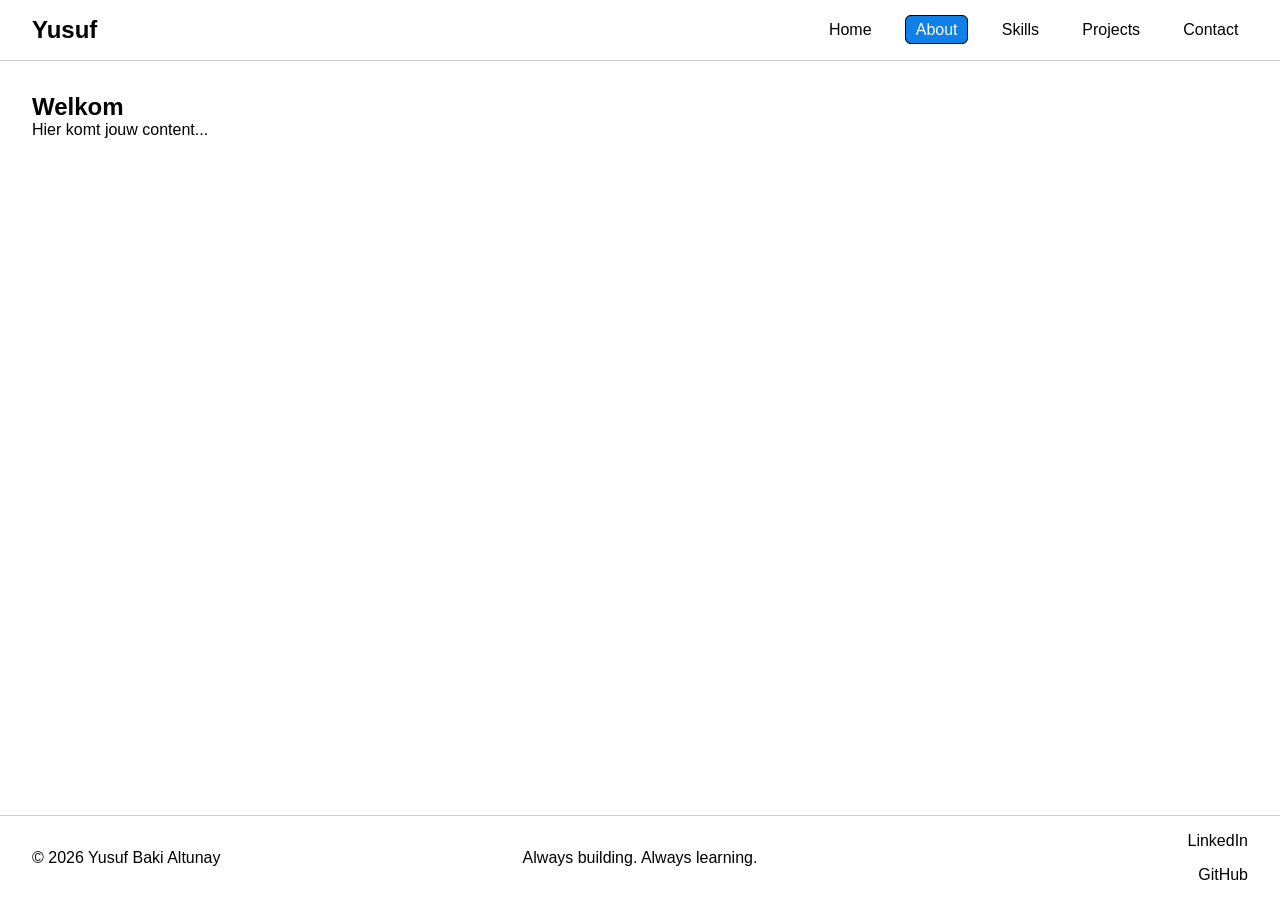
==== about.html @ f9884814 "Layout opstellen" ====
<!DOCTYPE html>
<html lang="nl">

<head>
    <meta charset="UTF-8">
    <meta name="viewport" content="width=device-width, initial-scale=1.0">
    <title>Portfolio</title>
    <link rel="stylesheet" href="style.css">
</head>

<body>

    <header>
        <nav>
            <h1 class="logo">Yusuf</h1>

            <ul class="nav-links">
                <li><a href="index.html" >Home</a></li>
                <li><a href="about.html" class="active">About</a></li>
                <li><a href="skills.html">Skills</a></li>
                <li><a href="projects.html">Projects</a></li>
                <li><a href="contact.html">Contact</a></li>
            </ul>
        </nav>
    </header>

    <main>
        <section>
            <article>
                <h2>Welkom</h2>
                <p>Hier komt jouw content...</p>
            </article>
        </section>
    </main>

    <footer>
        <section class="footer-left">
            <p>© 2026 Yusuf Baki Altunay</p>
        </section>

        <section class="footer-center">
            <p>Always building. Always learning.</p>
        </section>

        <section class="footer-right">
            <a href="#">LinkedIn</a>
            <a href="#">GitHub</a>
        </section>
    </footer>

</body>

</html>
---- style.css ----
/* Reset */
* {
    margin: 0;
    padding: 0;
    box-sizing: border-box;
}

/* Body layout met CSS Grid */
body {
    display: grid;
    grid-template-rows: auto 1fr auto;
    min-height: 100vh;
    font-family: Arial, sans-serif;
}

/* ================= HEADER ================= */

header {
    padding: 1rem 2rem;
    border-bottom: 1px solid #ccc;
}

nav {
    display: flex;
    justify-content: space-between;
    align-items: center;
}

/* Logo */
.logo {
    font-size: 1.5rem;
}

/* Navigation */
.nav-links {
    display: flex;
    list-style: none;
    gap: 1.5rem;
}

.nav-links a {
    text-decoration: none;
    color: black;
    padding: 0.3rem 0.6rem;
}

/* Active link (current page) */
.nav-links a.active {
    border: 1px solid black;
    border-radius: 6px;
    background-color: #0F80E9;
    color: white;
}

/* ================= MAIN ================= */

main {
    padding: 2rem;
}

section {
    display: flex;
    flex-direction: column;
    gap: 1rem;
}

/* ================= FOOTER ================= */

footer {
    display: grid;
    grid-template-columns: 1fr 1fr 1fr;
    padding: 1rem 2rem;
    border-top: 1px solid #ccc;
    align-items: center;
}

/* Left */
.footer-left {
    text-align: left;
}

/* Center */
.footer-center {
    text-align: center;
}

/* Right */
.footer-right {
    text-align: right;
}

.footer-right a {
    margin-left: 1rem;
    text-decoration: none;
    color: black;
}

/* ================= RESPONSIVE ================= */

/* Mobiel */
@media (max-width: 768px) {

    nav {
        flex-direction: column;
        gap: 1rem;
    }

    .nav-links {
        flex-wrap: wrap;
        justify-content: center;
    }

    footer {
        grid-template-columns: 1fr;
        text-align: center;
        gap: 0.5rem;
    }

    .footer-left,
    .footer-center,
    .footer-right {
        text-align: center;
    }
}
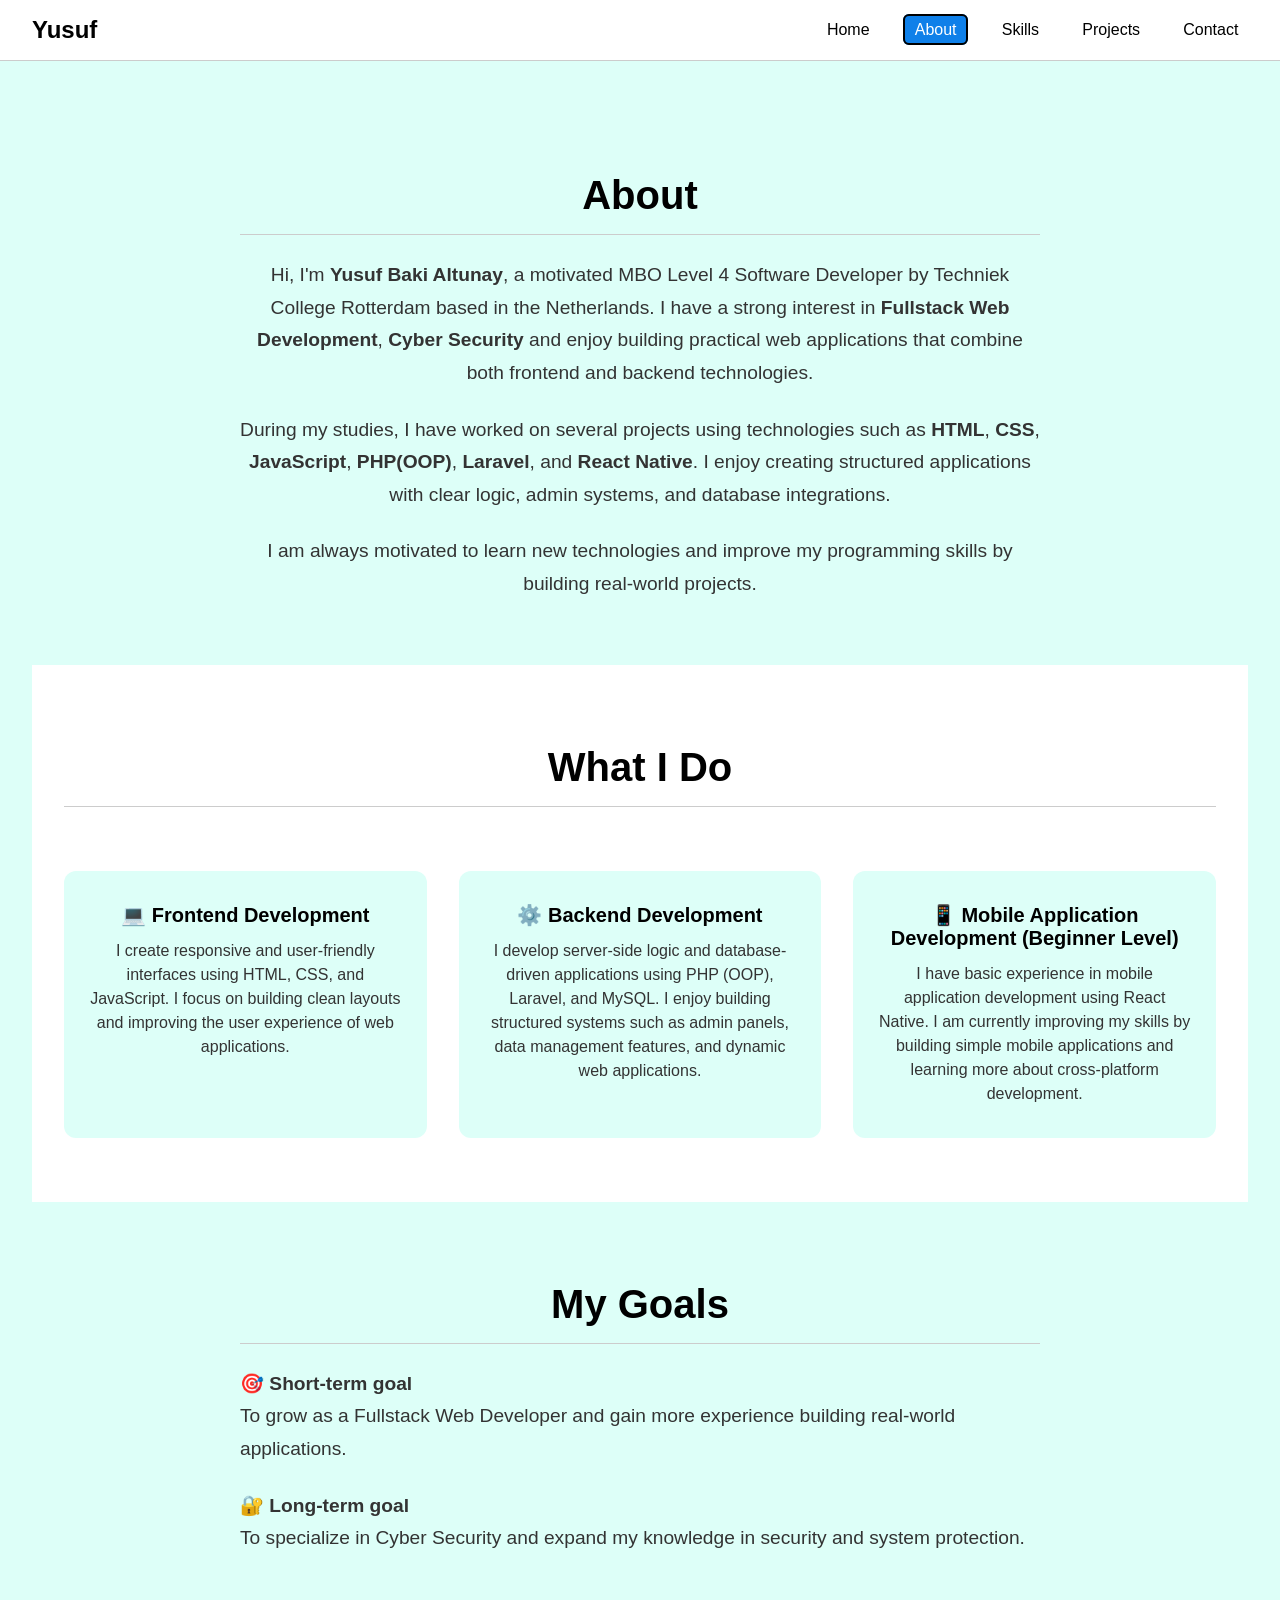
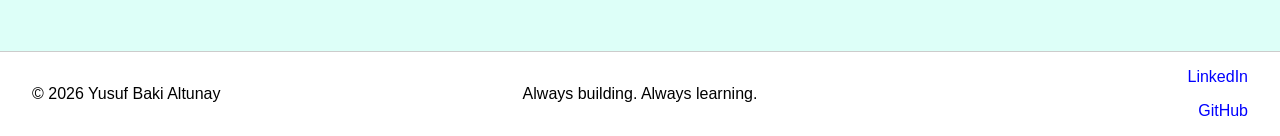
==== commit 05ad80fb: "About Page" ====
--- a/about.html
+++ b/about.html
@@ -24,13 +24,87 @@
         </nav>
     </header>
 
-    <main>
-        <section>
-            <article>
-                <h2>Welkom</h2>
-                <p>Hier komt jouw content...</p>
+    <main class="about-main">
+    
+        <section class="about-section section-1">
+            <article class="about-content">
+        
+                <header>
+                    <h2>About</h2>
+                </header>
+        
+                <p>
+                    Hi, I'm <b>Yusuf Baki Altunay</b>, a motivated MBO Level 4 Software Developer by Techniek College Rotterdam based
+                    in the Netherlands. I have a strong interest in <b>Fullstack Web Development</b>, <b>Cyber Security</b> and enjoy building
+                    practical web applications that combine both frontend and backend technologies.
+                </p>
+        
+                <p>
+                    During my studies, I have worked on several projects using technologies such as <b>HTML</b>, <b>CSS</b>, <b>JavaScript</b>, <b>PHP(OOP)</b>, <b>Laravel</b>, and <b>React Native</b>. I enjoy creating structured applications with clear logic, admin systems,
+                    and database integrations.
+                </p>
+        
+                <p>
+                    I am always motivated to learn new technologies and improve my programming skills by building real-world
+                    projects.
+                </p>
+        
             </article>
         </section>
+    
+        <section class="about-section section-2">
+            <article class="whatido-content">
+        
+                <header>
+                    <h2>What I Do</h2>
+                </header>
+        
+                <div class="cards-container">
+        
+                    <div class="card">
+                        <h3>💻 Frontend Development</h3>
+                        <p>I create responsive and user-friendly interfaces using HTML, CSS, and JavaScript. I focus on building clean layouts and
+                        improving the user experience of web applications.</p>
+                    </div>
+        
+                    <div class="card">
+                        <h3>⚙️ Backend Development</h3>
+                        <p>I develop server-side logic and database-driven applications using PHP (OOP), Laravel, and MySQL. I enjoy building
+                        structured systems such as admin panels, data management features, and dynamic web applications.</p>
+                    </div>
+        
+                    <div class="card">
+                        <h3>📱 Mobile Application Development (Beginner Level)</h3>
+                        <p>I have basic experience in mobile application development using React Native. I am currently improving my skills by
+                        building simple mobile applications and learning more about cross-platform development.</p>
+                    </div>
+        
+                </div>
+        
+            </article>
+        </section>
+    
+        
+        <section class="about-section section-3">
+            <article class="about-content">
+        
+                <header>
+                    <h2>My Goals</h2>
+                </header>
+        
+                <p>
+                    <b>🎯 Short-term goal</b><br>
+                    To grow as a Fullstack Web Developer and gain more experience building real-world applications.
+                </p>
+        
+                <p>
+                    <b>🔐 Long-term goal</b><br>
+                    To specialize in Cyber Security and expand my knowledge in security and system protection.
+                </p>
+        
+            </article>
+        </section>
+    
     </main>
 
     <footer>
--- a/style.css
+++ b/style.css
@@ -46,7 +46,7 @@
 
 /* Active link (current page) */
 .nav-links a.active {
-    border: 1px solid black;
+    border: 2px solid black;
     border-radius: 6px;
     background-color: #0F80E9;
     color: white;
@@ -55,7 +55,10 @@
 /* ================= MAIN ================= */
 
 main {
+    display: grid;
+    place-items: center;
     padding: 2rem;
+    background-color: #DDFFF8;
 }
 
 section {
@@ -92,8 +95,195 @@
 .footer-right a {
     margin-left: 1rem;
     text-decoration: none;
-    color: black;
-}
+    color: blue;
+}
+
+
+
+/* ================= HOME ================= */
+
+.hero {
+    display: grid;
+    grid-template-columns: 1fr 1fr;
+    align-items: center;
+    gap: 2rem;
+    padding: 3rem 2rem;
+}
+
+/* Tekst links */
+.hero-text h2 {
+    font-size: 2rem;
+    line-height: 1.4;
+}
+
+/* Button */
+.cta-button {
+    display: inline-block;
+    margin-top: 1.5rem;
+    padding: 0.7rem 1.2rem;
+    border: 2px solid black;
+    border-radius: 6px;
+    text-decoration: none;
+    color: white;
+    font-weight: bold;
+    background-color: #0F80E9;
+}
+
+/* Hover effect */
+.cta-button:hover {
+    background-color: black;
+    color: white;
+}
+
+/* Image rechts */
+.hero-image {
+    display: flex;
+    justify-content: center;
+}
+
+.hero-image img {
+    width: 250px;
+    height: 250px;
+    object-fit: cover;
+    border-radius: 50%;
+    border: 3px solid black;
+}
+
+.highlight {
+    color: #0F80E9;
+}
+
+
+/* ================= About ================= */
+
+/* About page main */
+.about-main {
+    width: 100%;
+}
+
+
+/* Section basis */
+.about-section {
+    padding: 4rem 2rem;
+}
+
+/* Content centreren en maximale breedte */
+.about-content {
+    max-width: 800px;
+    margin: 0 auto;
+    text-align: center;
+    display: flex;
+    flex-direction: column;
+    gap: 1.5rem;
+}
+
+/* Titel */
+.about-content h2 {
+    font-size: clamp(2rem, 4vw, 2.5rem);
+    font-weight: bold;
+}
+
+/* Tekst */
+.about-content p {
+    font-size: clamp(1rem, 2vw, 1.2rem);
+    line-height: 1.7;
+    color: #333;
+}
+
+
+
+
+/* Section 2 full width */
+.section-2 {
+    width: 100%;
+    background-color: #ffffff;
+    padding: 4rem 2rem;
+}
+
+/* Content centreren met max-width voor titel, maar cards nemen volledige breedte */
+.whatido-content {
+    max-width: 1200px;
+    margin: 0 auto;
+    text-align: center;
+    display: flex;
+    flex-direction: column;
+    gap: 2rem;
+}
+
+.whatido-content h2{
+    font-size: clamp(2rem, 4vw, 2.5rem);
+    font-weight: bold;
+}
+
+
+/* Cards container als grid */
+.cards-container {
+    display: grid;
+    grid-template-columns: repeat(3, 1fr);
+    gap: 2rem;
+    width: 100%;
+    margin-top: 2rem;
+}
+
+/* Card styling */
+.card {
+    background-color: #DDFFF8;
+    padding: 2rem 1.5rem;
+    border-radius: 12px;
+    display: flex;
+    flex-direction: column;
+    align-items: center;
+    text-align: center;
+}
+
+/* Card titel */
+.card h3 {
+    font-size: 1.25rem;
+    font-weight: bold;
+    margin-bottom: 0.75rem;
+}
+
+/* Card tekst */
+.card p {
+    font-size: 1rem;
+    line-height: 1.5;
+    color: #333;
+}
+
+
+
+
+
+
+/* Section 3 styling */
+.section-3 {
+    padding: 4rem 2rem;
+}
+
+/* Content centreren, maar tekst links uitlijnen */
+.section-3 .about-content {
+    max-width: 800px;
+    margin: 0 auto;
+    text-align: left;
+    display: flex;
+    flex-direction: column;
+    gap: 1.5rem;
+}
+
+/* Titel gecentreerd houden */
+.section-3 .about-content h2 {
+    font-size: clamp(2rem, 4vw, 2.5rem);
+        font-weight: bold;
+    text-align: center;
+}
+
+/* Tekst links */
+.section-3 .about-content p {
+    font-size: clamp(1rem, 2vw, 1.2rem);
+    line-height: 1.7;
+    color: #333;
+}
+
 
 /* ================= RESPONSIVE ================= */
 
@@ -113,7 +303,7 @@
     footer {
         grid-template-columns: 1fr;
         text-align: center;
-        gap: 0.5rem;
+        gap: 1rem;
     }
 
     .footer-left,
@@ -121,4 +311,30 @@
     .footer-right {
         text-align: center;
     }
+
+
+    @media (max-width: 768px) {
+    
+      .hero {
+        grid-template-columns: 1fr;
+        text-align: center;
+      }
+    
+      .hero-image img {
+        width: 180px;
+        height: 180px;
+      }
+    }
+
+        @media (max-width: 768px) {
+            .cards-container {
+                grid-template-columns: 1fr;
+                /* op mobiel onder elkaar */
+                gap: 1.5rem;
+            }
+        }
+
+
+
+
 }
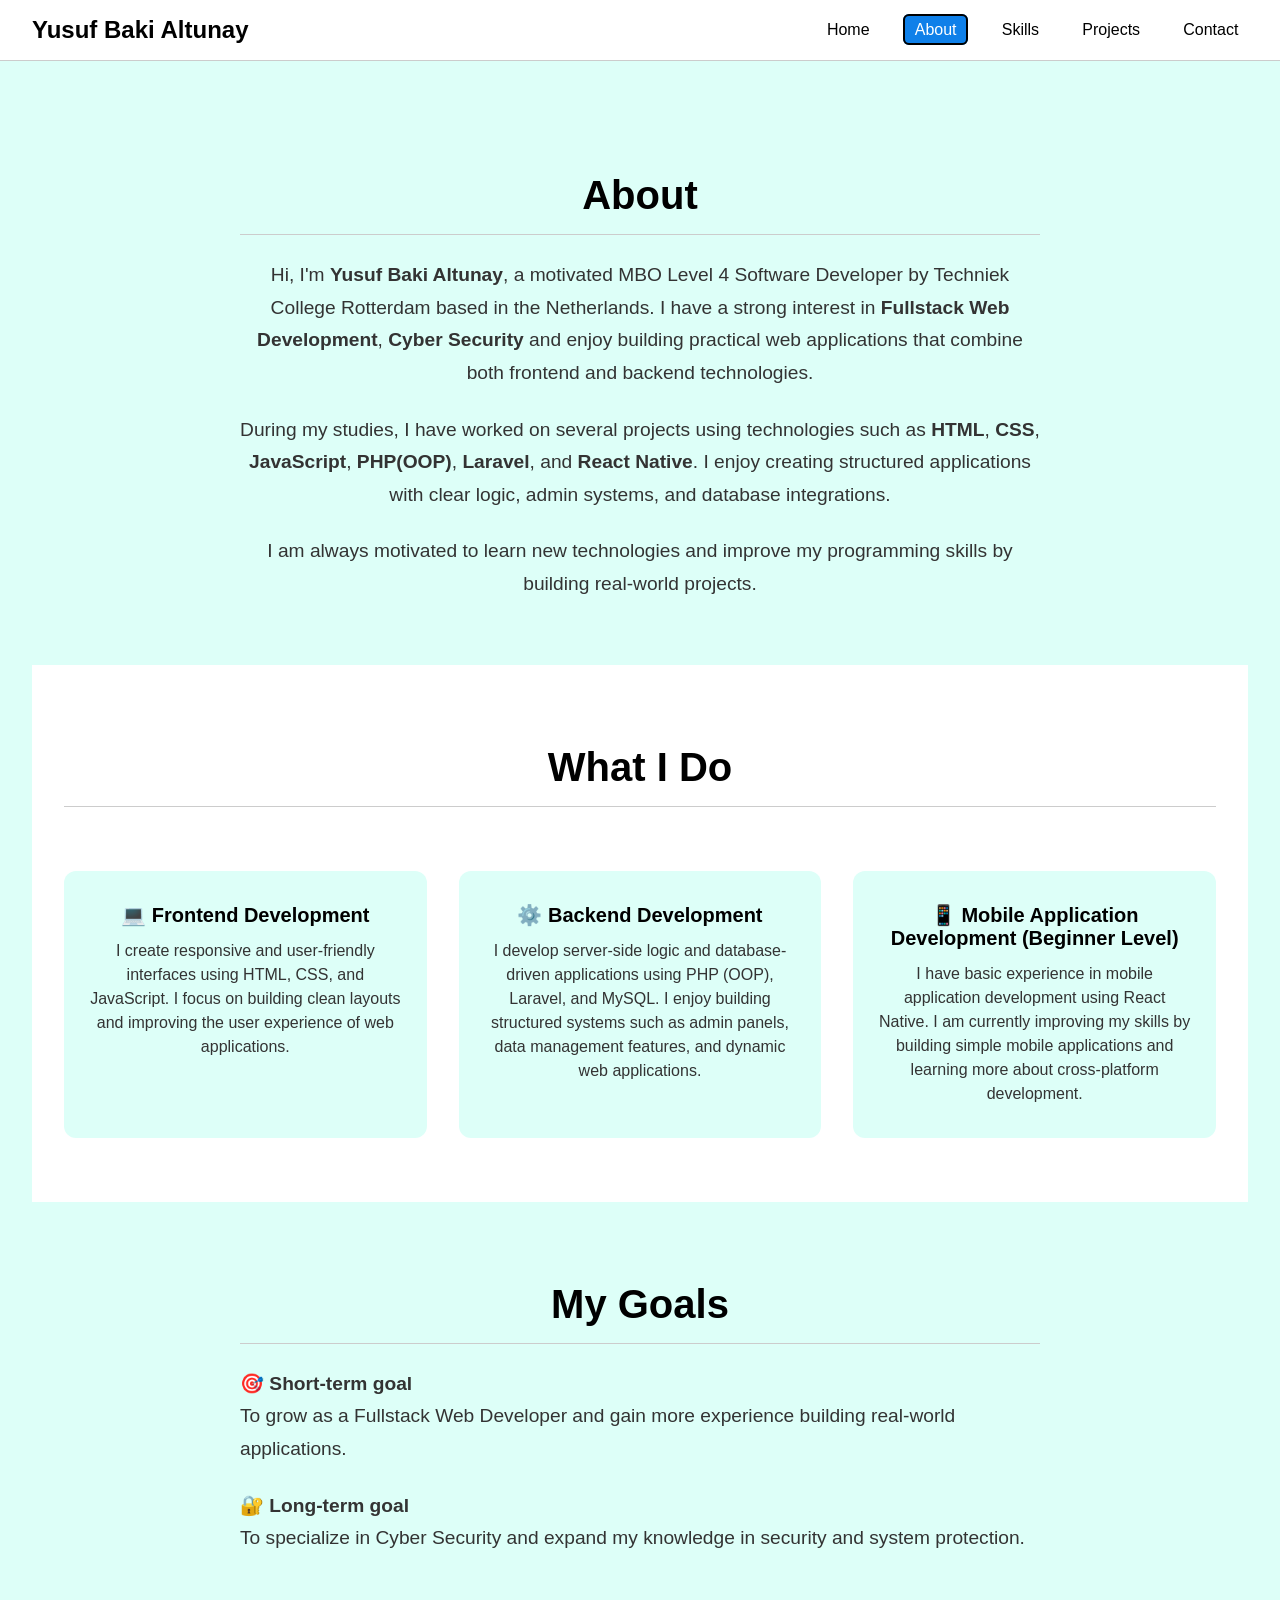
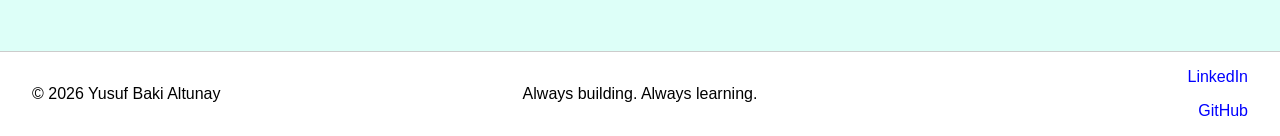
==== commit 6363054b: "Skills Pagina" ====
--- a/about.html
+++ b/about.html
@@ -12,7 +12,7 @@
 
     <header>
         <nav>
-            <h1 class="logo">Yusuf</h1>
+            <h1 class="logo">Yusuf Baki Altunay</h1>
 
             <ul class="nav-links">
                 <li><a href="index.html" >Home</a></li>
@@ -117,8 +117,8 @@
         </section>
 
         <section class="footer-right">
-            <a href="#">LinkedIn</a>
-            <a href="#">GitHub</a>
+            <a href="https://www.linkedin.com/in/yusufbakialtunay">LinkedIn</a>
+            <a href="https://github.com/YusufBakiAltunay">GitHub</a>
         </section>
     </footer>
 
--- a/style.css
+++ b/style.css
@@ -285,11 +285,121 @@
 }
 
 
+/* ================= Skills ================= */
+
+
+/* Section basis */
+.skills-section {
+    background-color: #DDFFF8;
+    display: flex;
+    flex-direction: column;
+    align-items: center;
+    gap: 3rem;
+}
+
+/* Titel */
+.skills-section h2 {
+    font-size: clamp(2rem, 4vw, 2.5rem);
+    text-align: center;
+}
+
+/* ================= TOP GRID ================= */
+
+.skills-top {
+    display: grid;
+    grid-template-columns: 1fr 1fr 1fr;
+    grid-template-rows: auto auto;
+    gap: 2rem;
+    width: 100%;
+    max-width: 1100px;
+}
+
+/* Grote kaarten */
+.large {
+    background: white;
+    padding: 2rem;
+    border-radius: 12px;
+    display: flex;
+    flex-direction: column; 
+    text-align: left;   
+    justify-content: center;
+}
+
+.large li{
+    margin-left: 20px;
+}
+
+/* Kleine kaarten (rechts) */
+.small {
+    background: white;
+    padding: 1rem;
+    border-radius: 12px;
+    padding-left: 30px;
+}
+
+.small li{
+    margin-left: 20px;
+}
+
+/* Grid placement */
+.large:nth-child(1) {
+    grid-column: 1;
+    grid-row: 1 / span 2;
+}
+
+.large:nth-child(2) {
+    grid-column: 2;
+    grid-row: 1 / span 2;
+}
+
+.small:nth-child(3) {
+    grid-column: 3;
+    grid-row: 1;
+}
+
+.small:nth-child(4) {
+    grid-column: 3;
+    grid-row: 2;
+}
+
+/* ================= CARDS ================= */
+
+.skill-card h3 {
+    margin-bottom: 1rem;
+}
+
+
+.skill-card li {
+    margin-bottom: 0.5rem;
+}
+
+/* ================= BOTTOM BOX ================= */
+
+.bottom {
+    background: white;
+    padding: 2rem;
+    border-radius: 12px;
+    width: 100%;
+    max-width: 1100px;
+    display: flex;
+    flex-direction: column;
+    align-items: center;
+    justify-content: center;
+}
+
+/* 2 kolommen onderin */
+.bottom-lists {
+    display: flex;
+    justify-content: space-between;
+    margin-top: 1rem;
+    gap: 500px;
+}
+
+
 /* ================= RESPONSIVE ================= */
 
 /* Mobiel */
 @media (max-width: 768px) {
-
     nav {
         flex-direction: column;
         gap: 1rem;
@@ -312,29 +422,36 @@
         text-align: center;
     }
 
-
-    @media (max-width: 768px) {
-    
-      .hero {
+    .hero {
         grid-template-columns: 1fr;
         text-align: center;
-      }
-    
-      .hero-image img {
+    }
+
+    .hero-image img {
         width: 180px;
         height: 180px;
-      }
-    }
-
-        @media (max-width: 768px) {
-            .cards-container {
-                grid-template-columns: 1fr;
-                /* op mobiel onder elkaar */
-                gap: 1.5rem;
-            }
-        }
-
-
-
-
+    }
+
+    .cards-container {
+        grid-template-columns: 1fr;
+        gap: 1.5rem;
+    }
+
+
+
+    .skills-top {
+        grid-template-columns: 1fr;
+        grid-template-rows: auto;
+    }
+
+    .large,
+    .small {
+        grid-column: auto !important;
+        grid-row: auto !important;
+    }
+
+    .bottom-lists {
+        flex-direction: column;
+        gap: 1rem;
+    }
 }
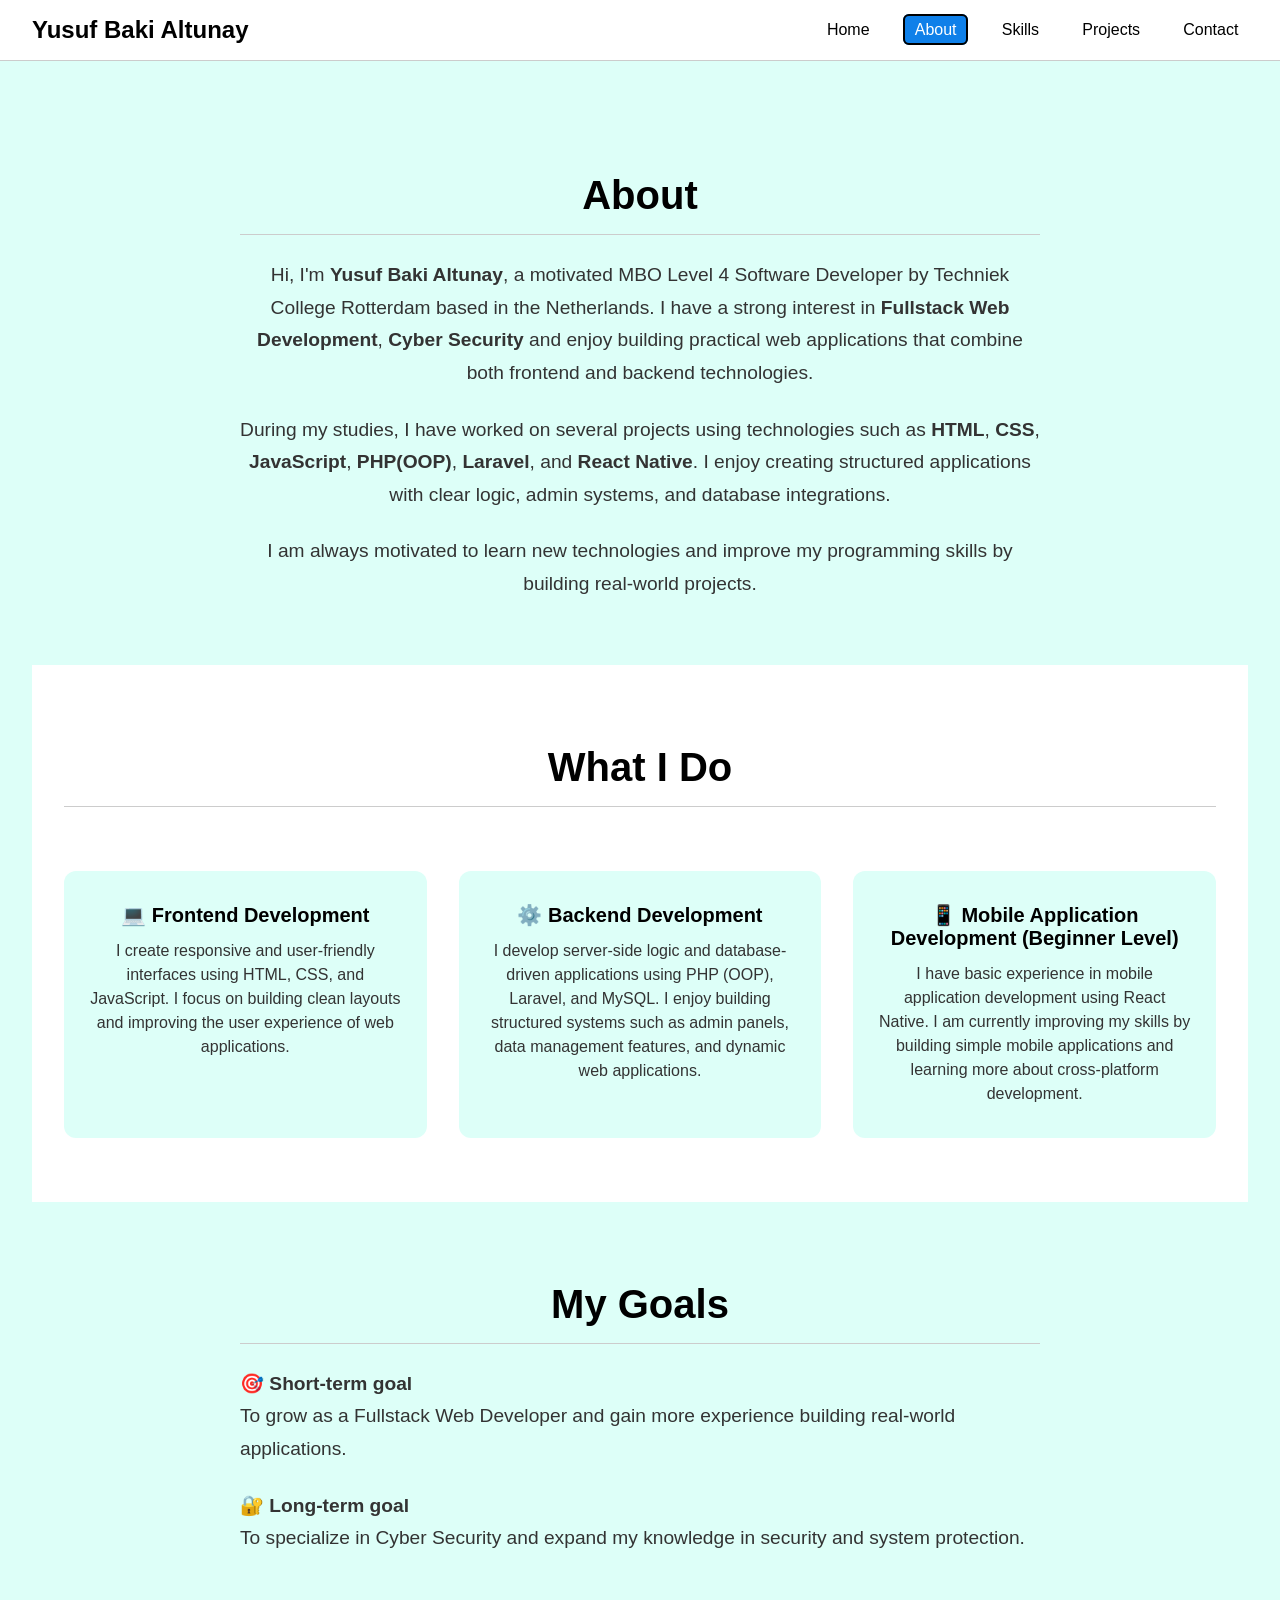
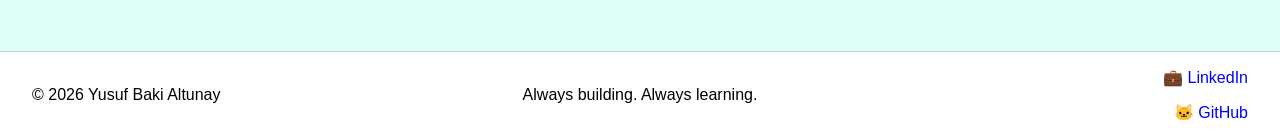
==== commit 146bd24e: "Footer aanpassen" ====
--- a/about.html
+++ b/about.html
@@ -117,8 +117,8 @@
         </section>
 
         <section class="footer-right">
-            <a href="https://www.linkedin.com/in/yusufbakialtunay">LinkedIn</a>
-            <a href="https://github.com/YusufBakiAltunay">GitHub</a>
+            <a href="https://www.linkedin.com/in/yusufbakialtunay">💼 LinkedIn</a>
+            <a href="https://github.com/YusufBakiAltunay">🐱 GitHub</a>
         </section>
     </footer>
 
